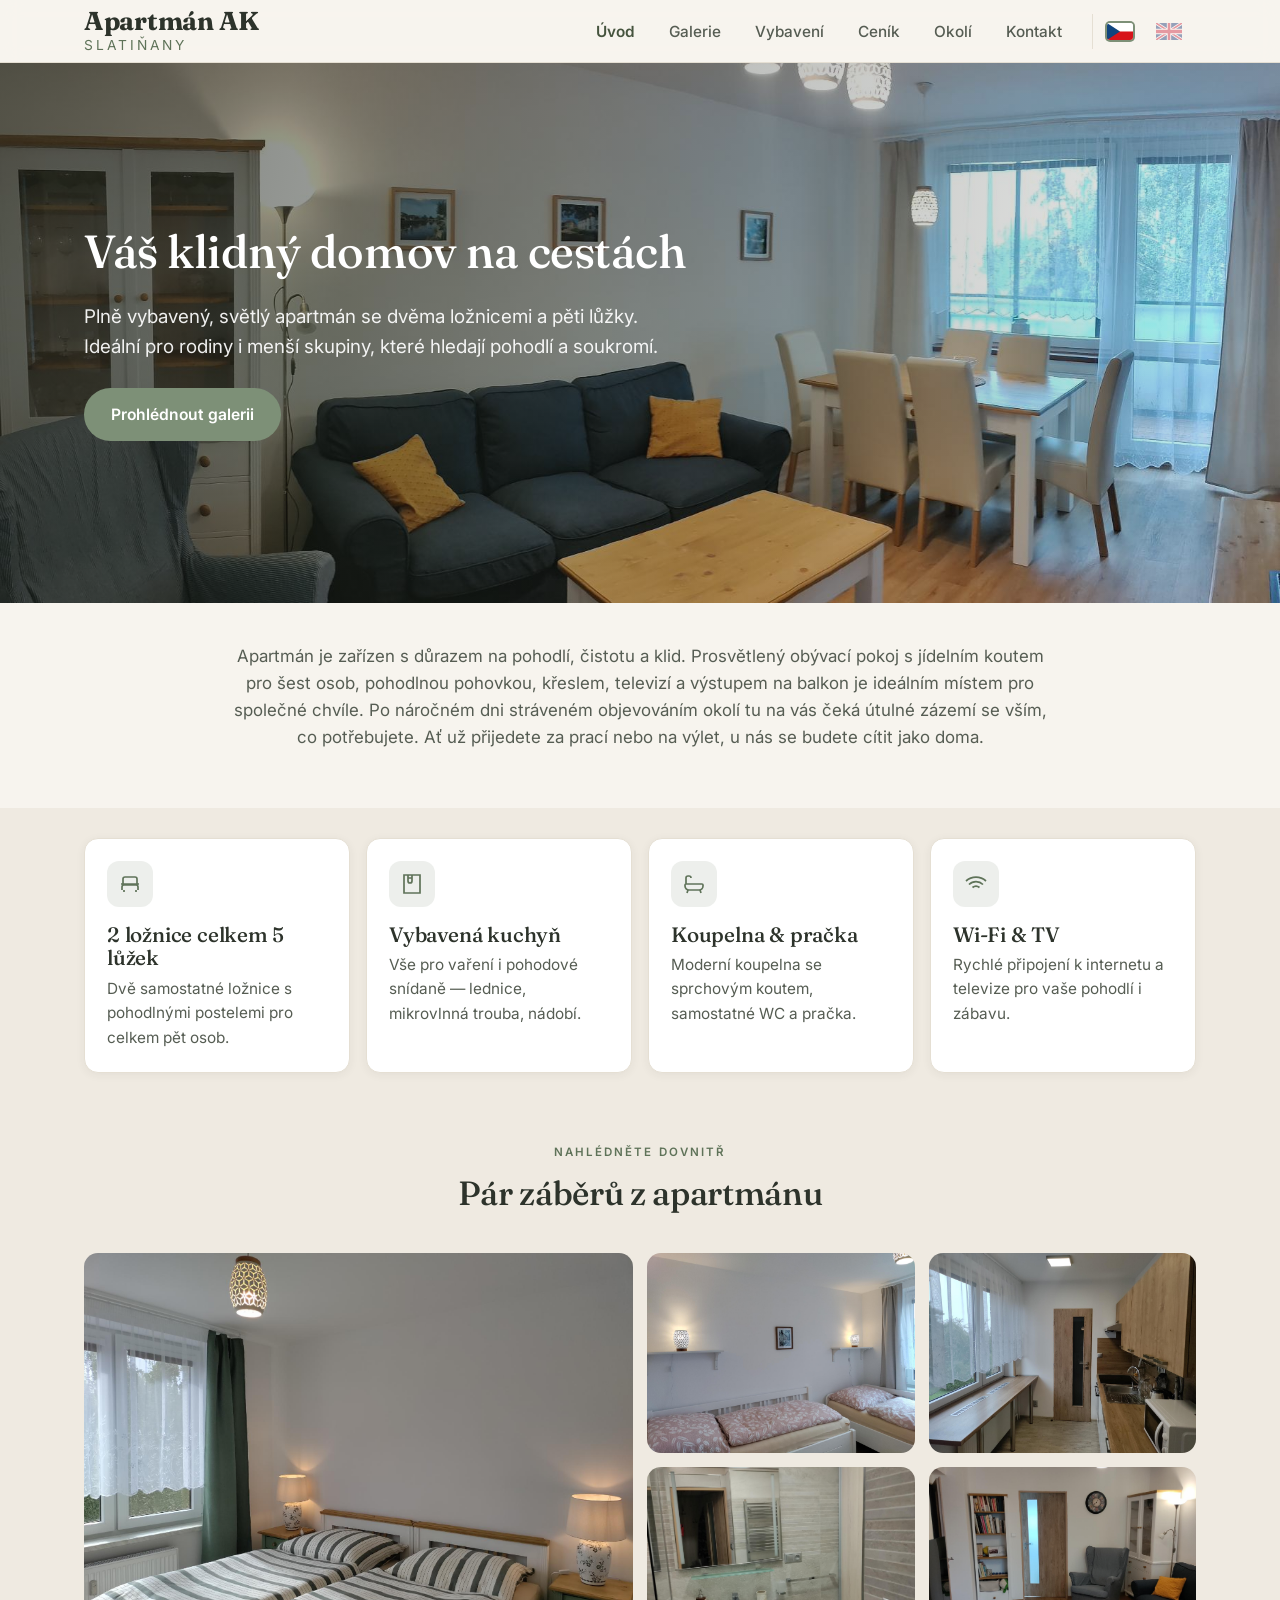
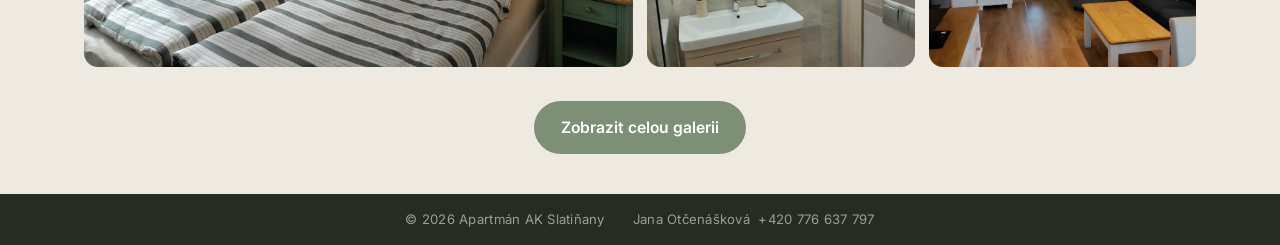
==== index.html @ 650f8892 "Add files via upload" ====
<!DOCTYPE html>
<html lang="cs">
<head>
  <meta charset="UTF-8" />
  <meta name="viewport" content="width=device-width, initial-scale=1.0" />
  <title>Apartmán AK Slatiňany — plně vybavený apartmán ke krátkodobému ubytování</title>
  <meta name="description" content="Apartmán AK Slatiňany — plně vybavený apartmán se dvěma ložnicemi (5 lůžek), kuchyní, koupelnou a balkonem. Ideální pro krátkodobé ubytování ve Slatiňanech." />
  <link rel="preconnect" href="https://fonts.googleapis.com" />
  <link rel="preconnect" href="https://fonts.gstatic.com" crossorigin />
  <link href="https://fonts.googleapis.com/css2?family=Fraunces:opsz,wght@9..144,400;9..144,500;9..144,600&family=Inter:wght@400;500;600&display=swap" rel="stylesheet" />
  <link rel="stylesheet" href="css/style.css?v=6" />
</head>
<body>

  <!-- Hlavička -->
  <header class="site-header">
    <div class="container">
      <nav class="nav" aria-label="Hlavní navigace">
        <a href="index.html" class="brand">
          <span class="brand__name">Apartmán AK</span>
          <span class="brand__sub">Slatiňany</span>
        </a>
        <button class="nav__toggle" aria-label="Otevřít menu" aria-expanded="false">
          <span></span><span></span><span></span>
        </button>
        <ul class="nav__links">
          <li><a href="index.html" class="is-active">Úvod</a></li>
          <li><a href="galerie.html">Galerie</a></li>
          <li><a href="vybaveni.html">Vybavení</a></li>
          <li><a href="cenik.html">Ceník</a></li>
          <li><a href="okoli.html">Okolí</a></li>
          <li><a href="kontakt.html">Kontakt</a></li>
          <li class="nav__lang">
            <span class="lang-flag is-active" title="Čeština" aria-label="Čeština"><svg class="flag" viewBox="0 0 6 4" preserveAspectRatio="none" aria-hidden="true"><path fill="#fff" d="M0 0h6v2H0z"/><path fill="#d7141a" d="M0 2h6v2H0z"/><path fill="#11457e" d="M0 0l3 2-3 2z"/></svg></span>
            <a class="lang-flag" href="en/index.html" title="English" aria-label="Switch to English"><svg class="flag" viewBox="0 0 60 30" preserveAspectRatio="none" aria-hidden="true"><rect width="60" height="30" fill="#012169"/><path d="M0 0l60 30M60 0L0 30" stroke="#fff" stroke-width="6"/><path d="M0 0l60 30M60 0L0 30" stroke="#c8102e" stroke-width="3"/><path d="M30 0v30M0 15h60" stroke="#fff" stroke-width="10"/><path d="M30 0v30M0 15h60" stroke="#c8102e" stroke-width="6"/></svg></a>
          </li>
        </ul>
      </nav>
    </div>
  </header>

  <!-- Hero -->
  <section class="hero">
    <div class="hero__bg">
      <img src="fotky/IMG_20260723_090541.jpg" alt="Světlý obývací pokoj s pohovkou a jídelním koutem v apartmánu AK Slatiňany" />
    </div>
    <div class="container">
      <div class="hero__inner">
        <h1>Váš klidný domov na cestách</h1>
        <p>Plně vybavený, světlý apartmán se dvěma ložnicemi a pěti lůžky. Ideální pro rodiny i menší skupiny, které hledají pohodlí a soukromí.</p>
        <div class="btn-row" style="margin-top: 26px;">
          <a href="galerie.html" class="btn btn--primary">Prohlédnout galerii</a>
        </div>
      </div>
    </div>
  </section>

  <!-- Uvítání -->
  <section class="section">
    <div class="container center">
      <p class="lead" style="max-width: 76ch;">Apartmán je zařízen s důrazem na pohodlí, čistotu a klid. Prosvětlený obývací pokoj s jídelním koutem pro šest osob, pohodlnou pohovkou, křeslem, televizí a výstupem na balkon je ideálním místem pro společné chvíle. Po náročném dni stráveném objevováním okolí tu na vás čeká útulné zázemí se vším, co potřebujete. Ať už přijedete za prací nebo na výlet, u nás se budete cítit jako doma.</p>
    </div>
  </section>

  <!-- Přednosti -->
  <section class="section section--alt section--tight">
    <div class="container">
      <div class="features">
        <div class="feature">
          <div class="feature__icon">
            <svg viewBox="0 0 24 24" fill="none" stroke="currentColor" stroke-width="1.7"><path d="M3 12h18M5 12V7a2 2 0 0 1 2-2h10a2 2 0 0 1 2 2v5M4 18v-3a2 2 0 0 1 2-2h12a2 2 0 0 1 2 2v3M6 18v2M18 18v2"/></svg>
          </div>
          <h3>2 ložnice celkem 5 lůžek</h3>
          <p>Dvě samostatné ložnice s pohodlnými postelemi pro celkem pět osob.</p>
        </div>
        <div class="feature">
          <div class="feature__icon">
            <svg viewBox="0 0 24 24" fill="none" stroke="currentColor" stroke-width="1.7"><path d="M4 3h16v18H4zM8 3v6M8 6h4M8 9a2 2 0 0 0 4 0V3"/></svg>
          </div>
          <h3>Vybavená kuchyň</h3>
          <p>Vše pro vaření i pohodové snídaně — lednice, mikrovlnná trouba, nádobí.</p>
        </div>
        <div class="feature">
          <div class="feature__icon">
            <svg viewBox="0 0 24 24" fill="none" stroke="currentColor" stroke-width="1.7"><path d="M4 12V6a2 2 0 0 1 2-2h1a2 2 0 0 1 2 2M4 12h16a1 1 0 0 1 1 1v1a4 4 0 0 1-4 4H7a4 4 0 0 1-4-4v-1a1 1 0 0 1 1-1ZM6 18l-1 3M18 18l1 3"/></svg>
          </div>
          <h3>Koupelna &amp; pračka</h3>
          <p>Moderní koupelna se sprchovým koutem, samostatné WC a pračka.</p>
        </div>
        <div class="feature">
          <div class="feature__icon">
            <svg viewBox="0 0 24 24" fill="none" stroke="currentColor" stroke-width="1.7"><path d="M5 12.5a10 10 0 0 1 14 0M8.5 15.5a5.5 5.5 0 0 1 7 0M12 18.5h.01M2 9a15 15 0 0 1 20 0"/></svg>
          </div>
          <h3>Wi-Fi &amp; TV</h3>
          <p>Rychlé připojení k internetu a televize pro vaše pohodlí i zábavu.</p>
        </div>
      </div>
    </div>
  </section>

  <!-- Náhled fotek -->
  <section class="section section--alt">
    <div class="container">
      <div class="center" style="margin-bottom: 40px;">
        <p class="eyebrow">Nahlédněte dovnitř</p>
        <h2>Pár záběrů z apartmánu</h2>
      </div>
      <div class="teaser-grid">
        <a href="galerie.html" class="wide tall"><img src="fotky/IMG_20260723_090029.jpg" alt="Ložnice s manželskou postelí" /></a>
        <a href="galerie.html"><img src="fotky/IMG_20260723_085509.jpg" alt="Druhá ložnice" /></a>
        <a href="galerie.html"><img src="fotky/IMG_20260723_090947.jpg" alt="Vybavená kuchyně" /></a>
        <a href="galerie.html"><img src="fotky/IMG_20260723_091355.jpg" alt="Koupelna" /></a>
        <a href="galerie.html"><img src="fotky/IMG_20260723_090735.jpg" alt="Obývací pokoj s knihovnou" /></a>
      </div>
      <div class="center" style="margin-top: 34px;">
        <a href="galerie.html" class="btn btn--primary">Zobrazit celou galerii</a>
      </div>
    </div>
  </section>

  <div class="copyright-bar"><span class="cb-brand">© <span id="year">2026</span> Apartmán AK Slatiňany</span><span class="cb-tel">Jana Otčenášková&nbsp;&nbsp;+420 776 637 797</span></div>

  <script src="js/main.js"></script>
</body>
</html>
---- css/style.css ----
/* =========================================================
   Apartmán AK Slatiňany — design system
   Šalvějová zelená + krém, moderní a decentní styl
   ========================================================= */

:root {
  /* Barvy */
  --bg:        #f7f4ee;   /* teplá krémová */
  --bg-alt:    #efeae1;   /* jemně tmavší sekce */
  --surface:   #ffffff;
  --ink:       #2d332b;   /* hlavní text – tmavá šedozelená */
  --ink-soft:  #565d53;
  --muted:     #8a8f84;
  --sage:      #7d9077;   /* hlavní akcent */
  --sage-dark: #5f7359;
  --sage-deep: #46543e;   /* text na světlém */
  --sand:      #c3a179;   /* teplý doplněk (dřevo) */
  --line:      #e5dfd3;
  --shadow-sm: 0 2px 10px rgba(45, 51, 43, .06);
  --shadow-md: 0 12px 40px rgba(45, 51, 43, .12);

  /* Typografie */
  --font-head: "Fraunces", Georgia, "Times New Roman", serif;
  --font-body: "Inter", system-ui, -apple-system, "Segoe UI", Roboto, sans-serif;

  /* Layout */
  --maxw: 1160px;
  --radius: 14px;
  --radius-lg: 22px;
}

/* ---------- Reset / základ ---------- */
*, *::before, *::after { box-sizing: border-box; }
html { scroll-behavior: smooth; -webkit-text-size-adjust: 100%; }
body {
  margin: 0;
  font-family: var(--font-body);
  color: var(--ink);
  background: var(--bg);
  line-height: 1.6;
  font-size: 16.5px;
  -webkit-font-smoothing: antialiased;
}
img { max-width: 100%; display: block; }
a { color: var(--sage-dark); text-decoration: none; transition: color .2s; }
a:hover { color: var(--sage-deep); }

h1, h2, h3, h4 {
  font-family: var(--font-head);
  font-weight: 500;
  line-height: 1.15;
  color: var(--ink);
  margin: 0 0 .5em;
  letter-spacing: -0.01em;
}
h1 { font-size: clamp(1.9rem, 4.2vw, 2.9rem); }
h2 { font-size: clamp(1.5rem, 3vw, 2.1rem); }
h3 { font-size: 1.3rem; }
p { margin: 0 0 1rem; }

.container { width: 100%; max-width: var(--maxw); margin: 0 auto; padding: 0 24px; }

.section { padding: 40px 0; }
.section--alt { background: var(--bg-alt); }
.section--tight { padding: 30px 0; }

.eyebrow {
  font-family: var(--font-body);
  text-transform: uppercase;
  letter-spacing: .18em;
  font-size: .72rem;
  font-weight: 600;
  color: var(--sage-dark);
  margin: 0 0 .8rem;
}
.lead { font-size: 1.06rem; color: var(--ink-soft); max-width: 66ch; }
.center { text-align: center; }
.center .lead { margin-left: auto; margin-right: auto; }

/* ---------- Tlačítka ---------- */
.btn {
  display: inline-flex;
  align-items: center;
  gap: .5em;
  font-family: var(--font-body);
  font-weight: 600;
  font-size: .98rem;
  padding: 13px 26px;
  border-radius: 999px;
  border: 1.5px solid transparent;
  cursor: pointer;
  transition: all .2s ease;
  white-space: nowrap;
}
.btn--primary { background: var(--sage); color: #fff; }
.btn--primary:hover { background: var(--sage-dark); color: #fff; transform: translateY(-1px); box-shadow: var(--shadow-sm); }
.btn--ghost { background: transparent; color: var(--ink); border-color: var(--line); }
.btn--ghost:hover { border-color: var(--sage); color: var(--sage-deep); }
.btn-row { display: flex; flex-wrap: wrap; gap: 14px; }

/* ---------- Hlavička ---------- */
.site-header {
  position: sticky; top: 0; z-index: 100;
  background: rgba(247, 244, 238, .88);
  backdrop-filter: blur(10px);
  border-bottom: 1px solid var(--line);
}
.nav {
  display: flex; align-items: center; justify-content: space-between;
  height: 62px;
}
.brand { display: flex; flex-direction: column; line-height: 1; }
.brand__name { font-family: var(--font-head); font-size: 1.62rem; color: var(--ink); font-weight: 700; letter-spacing: -0.01em; white-space: nowrap; }
.brand__sub { font-size: .86rem; letter-spacing: .22em; text-transform: uppercase; color: var(--sage-dark); margin-top: 4px; }

.nav__links { display: flex; align-items: center; gap: 6px; list-style: none; margin: 0; padding: 0; }
.nav__links a {
  color: var(--ink-soft);
  font-weight: 500;
  font-size: .96rem;
  padding: 9px 14px;
  border-radius: 8px;
  transition: background .2s, color .2s;
}
.nav__links a:hover { background: rgba(125, 144, 119, .12); color: var(--sage-deep); }
.nav__links a.is-active { color: var(--sage-deep); font-weight: 600; }

/* Přepínač jazyků */
.nav__lang { display: flex; align-items: center; gap: 9px; margin-left: 10px; padding-left: 14px; border-left: 1px solid var(--line); }
.lang-flag { display: inline-flex; line-height: 0; border-radius: 3px; overflow: hidden; opacity: .4; transition: opacity .2s, transform .2s, box-shadow .2s; }
.lang-flag:hover { opacity: 1; transform: translateY(-1px); }
.lang-flag.is-active { opacity: 1; box-shadow: 0 0 0 2px var(--sage); }
.lang-flag .flag { display: block; width: 26px; height: 17px; }

.nav__toggle {
  display: none;
  background: none; border: 0; cursor: pointer;
  width: 44px; height: 44px; padding: 10px;
}
.nav__toggle span { display: block; height: 2px; background: var(--ink); margin: 5px 0; transition: .3s; border-radius: 2px; }
.nav.is-open .nav__toggle span:nth-child(1) { transform: translateY(7px) rotate(45deg); }
.nav.is-open .nav__toggle span:nth-child(2) { opacity: 0; }
.nav.is-open .nav__toggle span:nth-child(3) { transform: translateY(-7px) rotate(-45deg); }

/* ---------- Hero ---------- */
.hero { position: relative; min-height: 60vh; display: flex; align-items: center; }
.hero__bg { position: absolute; inset: 0; z-index: 0; }
.hero__bg img { width: 100%; height: 100%; object-fit: cover; }
.hero__bg::after {
  content: ""; position: absolute; inset: 0;
  background: linear-gradient(100deg, rgba(30,36,28,.62) 0%, rgba(30,36,28,.28) 55%, rgba(30,36,28,.05) 100%);
}
.hero__inner { position: relative; z-index: 1; color: #fff; padding: 54px 0; max-width: 640px; }
.hero__inner .eyebrow { color: #d8e0d2; }
.hero h1 { color: #fff; }
.hero p { color: rgba(255,255,255,.92); font-size: 1.18rem; max-width: 48ch; }

/* Menší hero pro vnitřní stránky */
.pagehead { background: var(--bg-alt); border-bottom: 1px solid var(--line); padding: 26px 0 22px; }
.pagehead .lead { margin-top: .4rem; }

/* ---------- Prvky / vlastnosti ---------- */
.features { display: grid; grid-template-columns: repeat(auto-fit, minmax(230px, 1fr)); gap: 16px; }
.feature {
  background: var(--surface);
  border: 1px solid var(--line);
  border-radius: var(--radius);
  padding: 22px;
  box-shadow: var(--shadow-sm);
  transition: transform .2s, box-shadow .2s;
}
.feature:hover { transform: translateY(-3px); box-shadow: var(--shadow-md); }
.feature__icon {
  width: 46px; height: 46px; border-radius: 12px;
  background: rgba(125,144,119,.14); color: var(--sage-dark);
  display: grid; place-items: center; margin-bottom: 16px;
}
.feature__icon svg { width: 24px; height: 24px; }
.feature h3 { margin-bottom: .3em; }
.feature p { margin: 0; color: var(--ink-soft); font-size: .96rem; }

/* ---------- Dvousloupec (text + obraz) ---------- */
.split { display: grid; grid-template-columns: 1fr 1fr; gap: 40px; align-items: center; }
.split__media img { border-radius: var(--radius-lg); box-shadow: var(--shadow-md); width: 100%; height: 100%; object-fit: cover; max-height: 460px; }
.split--reverse .split__media { order: 2; }

/* ---------- Náhledová mřížka fotek ---------- */
.teaser-grid { display: grid; grid-template-columns: repeat(4, 1fr); grid-auto-rows: 200px; gap: 14px; }
.teaser-grid a { border-radius: var(--radius); overflow: hidden; position: relative; }
.teaser-grid img { width: 100%; height: 100%; object-fit: cover; transition: transform .5s ease; }
.teaser-grid a:hover img { transform: scale(1.06); }
.teaser-grid a.wide { grid-column: span 2; }
.teaser-grid a.tall { grid-row: span 2; }

/* ---------- Galerie ---------- */
.gallery-filters { display: flex; flex-wrap: wrap; gap: 10px; margin-bottom: 34px; }
.filter-btn {
  font-family: var(--font-body); font-weight: 500; font-size: .92rem;
  padding: 9px 18px; border-radius: 999px;
  border: 1.5px solid var(--line); background: var(--surface); color: var(--ink-soft);
  cursor: pointer; transition: all .2s;
}
.filter-btn:hover { border-color: var(--sage); color: var(--sage-deep); }
.filter-btn.is-active { background: var(--sage); border-color: var(--sage); color: #fff; }

.gallery-grid { columns: 3; column-gap: 16px; }
.gallery-grid .gitem { break-inside: avoid; margin-bottom: 16px; border-radius: var(--radius); overflow: hidden; cursor: zoom-in; box-shadow: var(--shadow-sm); }
.gallery-grid .gitem img { width: 100%; transition: transform .5s ease, filter .3s; }
.gallery-grid .gitem:hover img { transform: scale(1.04); }

/* Lightbox */
.lightbox {
  position: fixed; inset: 0; z-index: 200;
  background: rgba(24, 28, 22, .92);
  display: none; align-items: center; justify-content: center;
  padding: 30px;
}
.lightbox.is-open { display: flex; }
.lightbox img { max-width: 92vw; max-height: 86vh; border-radius: 10px; box-shadow: 0 20px 60px rgba(0,0,0,.5); }
.lightbox__close, .lightbox__nav {
  position: absolute; background: rgba(255,255,255,.12); color: #fff;
  border: 0; cursor: pointer; border-radius: 999px;
  width: 52px; height: 52px; font-size: 1.6rem; line-height: 1;
  display: grid; place-items: center; transition: background .2s;
}
.lightbox__close:hover, .lightbox__nav:hover { background: rgba(255,255,255,.28); }
.lightbox__close { top: 22px; right: 22px; }
.lightbox__nav { top: 50%; transform: translateY(-50%); }
.lightbox__nav--prev { left: 22px; }
.lightbox__nav--next { right: 22px; }
.lightbox__counter { position: absolute; bottom: 24px; left: 50%; transform: translateX(-50%); color: rgba(255,255,255,.8); font-size: .9rem; letter-spacing: .05em; }

/* ---------- Tabulky (ceník) ---------- */
.pricing-note {
  background: rgba(125,144,119,.1);
  border: 1px solid rgba(125,144,119,.3);
  border-radius: var(--radius);
  padding: 18px 22px; margin-bottom: 30px; color: var(--ink-soft); font-size: .96rem;
}
.table-wrap { overflow-x: auto; border-radius: var(--radius); border: 1px solid var(--line); box-shadow: var(--shadow-sm); }
table.price { width: 100%; border-collapse: collapse; background: var(--surface); min-width: 480px; }
table.price th, table.price td { padding: 10px 15px; text-align: left; border-bottom: 1px solid var(--line); }
table.price thead th { background: var(--sage); color: #fff; font-weight: 600; font-family: var(--font-body); font-size: .95rem; }
table.price tbody tr:last-child td { border-bottom: 0; }
table.price tbody tr:nth-child(even) { background: #faf8f3; }
table.price td strong { color: var(--sage-deep); }

.info-list { list-style: none; padding: 0; margin: 0; display: grid; gap: 12px; }
.info-list li { display: flex; gap: 12px; align-items: flex-start; }
.info-list li::before { content: "✓"; color: var(--sage); font-weight: 700; flex: none; }

/* ---------- Vybavení (amenity grid) ---------- */
.amenities { display: grid; grid-template-columns: repeat(auto-fill, minmax(168px, 1fr)); gap: 9px; }
.amenity { display: flex; align-items: center; gap: 10px; background: var(--surface); border: 1px solid var(--line); border-radius: 10px; padding: 10px 13px; box-shadow: var(--shadow-sm); }
.amenity svg { width: 19px; height: 19px; color: var(--sage-dark); flex: none; }
.amenity span { font-weight: 500; font-size: .85rem; }
.amenity-group { margin-bottom: 16px; }
.amenity-group h3 { color: var(--sage-deep); font-size: 1.12rem; margin-bottom: 9px; padding-bottom: 5px; border-bottom: 2px solid var(--line); }

/* ---------- Okolí (tipy) ---------- */
.tips { display: grid; grid-template-columns: repeat(auto-fill, minmax(280px, 1fr)); gap: 22px; }
.tip { background: var(--surface); border: 1px solid var(--line); border-radius: var(--radius); overflow: hidden; box-shadow: var(--shadow-sm); transition: transform .2s, box-shadow .2s; display: flex; flex-direction: column; }
.tip:hover { transform: translateY(-3px); box-shadow: var(--shadow-md); }
.tip__media { aspect-ratio: 16 / 10; overflow: hidden; background: var(--bg-alt); }
.tip__media img { width: 100%; height: 100%; object-fit: cover; transition: transform .5s ease; }
.tip:hover .tip__media img { transform: scale(1.05); }
.tip__body { padding: 22px 24px; }
.tip__dist { font-size: .8rem; text-transform: uppercase; letter-spacing: .1em; color: var(--sage-dark); font-weight: 600; }
.tip h3 { margin: 6px 0 8px; }
.tip p { margin: 0; color: var(--ink-soft); font-size: .95rem; }
.tip__link { display: inline-block; margin-top: 12px; font-weight: 600; font-size: .9rem; color: var(--sage-dark); }
.tip__link:hover { color: var(--sage-deep); }
.photo-credits { margin-top: 46px; padding-top: 24px; border-top: 1px solid var(--line); font-size: .78rem; color: var(--muted); line-height: 1.9; }
.photo-credits h4 { font-family: var(--font-body); font-size: .78rem; text-transform: uppercase; letter-spacing: .1em; color: var(--ink-soft); margin-bottom: 8px; }
.photo-credits a { color: var(--muted); text-decoration: underline; }
.photo-credits a:hover { color: var(--sage-deep); }

/* ---------- Kontakt ---------- */
.contact-grid { display: grid; grid-template-columns: 1fr 1.2fr; gap: 32px; align-items: start; }
.contact-card { background: var(--surface); border: 1px solid var(--line); border-radius: var(--radius-lg); padding: 24px 26px; box-shadow: var(--shadow-sm); }
.contact-item { display: flex; gap: 14px; align-items: flex-start; padding: 11px 0; border-bottom: 1px solid var(--line); }
.contact-item:last-child { border-bottom: 0; }
.contact-item svg { width: 24px; height: 24px; color: var(--sage-dark); flex: none; margin-top: 3px; }
.contact-item .label { font-size: .78rem; text-transform: uppercase; letter-spacing: .1em; color: var(--muted); margin-bottom: 2px; }
.contact-item .value { font-size: 1.08rem; font-weight: 500; color: var(--ink); }
/* Poptávkový formulář */
.form-wrap { max-width: 780px; margin: 0 auto; }
.inquiry-form { margin-top: 22px; background: var(--surface); border: 1px solid var(--line); border-radius: var(--radius-lg); padding: 28px; box-shadow: var(--shadow-sm); }
.form-grid { display: grid; grid-template-columns: 1fr 1fr; gap: 15px 18px; }
.field { display: flex; flex-direction: column; }
.field--full { grid-column: 1 / -1; }
.field label { font-size: .8rem; font-weight: 600; color: var(--ink-soft); margin-bottom: 6px; }
.field input, .field textarea {
  font-family: var(--font-body); font-size: .95rem; color: var(--ink);
  background: var(--bg); border: 1.5px solid var(--line); border-radius: 9px;
  padding: 10px 12px; transition: border-color .2s; width: 100%;
}
.field input:focus, .field textarea:focus { outline: none; border-color: var(--sage); }
.field textarea { resize: vertical; min-height: 90px; }
.form-note { font-size: .78rem; color: var(--muted); margin-top: 14px; line-height: 1.6; }
.inquiry-form .btn { margin-top: 18px; }
@media (max-width: 620px) { .form-grid { grid-template-columns: 1fr; } }

.map-embed { border-radius: var(--radius-lg); overflow: hidden; box-shadow: var(--shadow-md); border: 1px solid var(--line); }
.map-embed iframe { display: block; width: 100%; height: 100%; min-height: 360px; border: 0; }

/* ---------- CTA pruh ---------- */
.cta {
  background: linear-gradient(120deg, var(--sage-dark), var(--sage-deep));
  color: #fff; border-radius: var(--radius-lg); padding: 56px; text-align: center;
}
.cta h2 { color: #fff; }
.cta p { color: rgba(255,255,255,.9); max-width: 52ch; margin-left: auto; margin-right: auto; }
.cta .btn--primary { background: #fff; color: var(--sage-deep); }
.cta .btn--primary:hover { background: #f0efe9; color: var(--sage-deep); }

/* ---------- Patička ---------- */
.site-footer { background: #262b23; color: #c9cdc3; padding: 56px 0 30px; }
.site-footer a { color: #d6dccd; }
.site-footer a:hover { color: #fff; }
.footer-grid { display: grid; grid-template-columns: 1.4fr 1fr 1fr; gap: 36px; margin-bottom: 36px; }
.footer-grid h4 { color: #fff; font-family: var(--font-body); font-size: .85rem; text-transform: uppercase; letter-spacing: .1em; margin-bottom: 16px; }
.footer-brand__name { font-family: var(--font-head); font-size: 1.4rem; color: #fff; }
.footer-links { list-style: none; padding: 0; margin: 0; display: grid; gap: 9px; font-size: .95rem; }
.footer-bottom { border-top: 1px solid rgba(255,255,255,.12); padding-top: 22px; font-size: .85rem; color: #9aa093; display: flex; flex-wrap: wrap; gap: 8px 20px; justify-content: space-between; }

/* Tenký proužek s copyrightem */
.copyright-bar { background: #262b23; color: #9aa093; font-size: .82rem; padding: 15px 24px; letter-spacing: .02em; display: flex; flex-wrap: wrap; justify-content: center; align-items: center; gap: 4px 28px; text-align: center; }
.copyright-bar a { color: #c9cdc3; }
.copyright-bar a:hover { color: #fff; }

/* ---------- Responsivita ---------- */
@media (max-width: 900px) {
  .split { grid-template-columns: 1fr; gap: 30px; }
  .split--reverse .split__media { order: 0; }
  .contact-grid { grid-template-columns: 1fr; gap: 28px; }
  .gallery-grid { columns: 2; }
  .footer-grid { grid-template-columns: 1fr 1fr; }
  .teaser-grid { grid-auto-rows: 160px; }
}

@media (max-width: 860px) {
  .nav__toggle { display: block; }
  .nav__links {
    position: absolute; top: 62px; left: 0; right: 0;
    flex-direction: column; align-items: stretch; gap: 0;
    background: var(--bg); border-bottom: 1px solid var(--line);
    padding: 10px 16px 18px;
    display: none;
    box-shadow: var(--shadow-md);
  }
  .nav.is-open .nav__links { display: flex; }
  .nav__links a { padding: 13px 12px; border-radius: 8px; }
  .nav__lang { border-left: 0; margin-left: 0; padding-left: 12px; padding-top: 8px; }
}

@media (max-width: 720px) {
  .cta { padding: 40px 24px; }
  .teaser-grid { grid-template-columns: 1fr 1fr; }
  .teaser-grid a.wide { grid-column: span 2; }
}

@media (max-width: 520px) {
  body { font-size: 16px; }
  .gallery-grid { columns: 1; }
  .footer-grid { grid-template-columns: 1fr; }
  .hero { min-height: 70vh; }
}
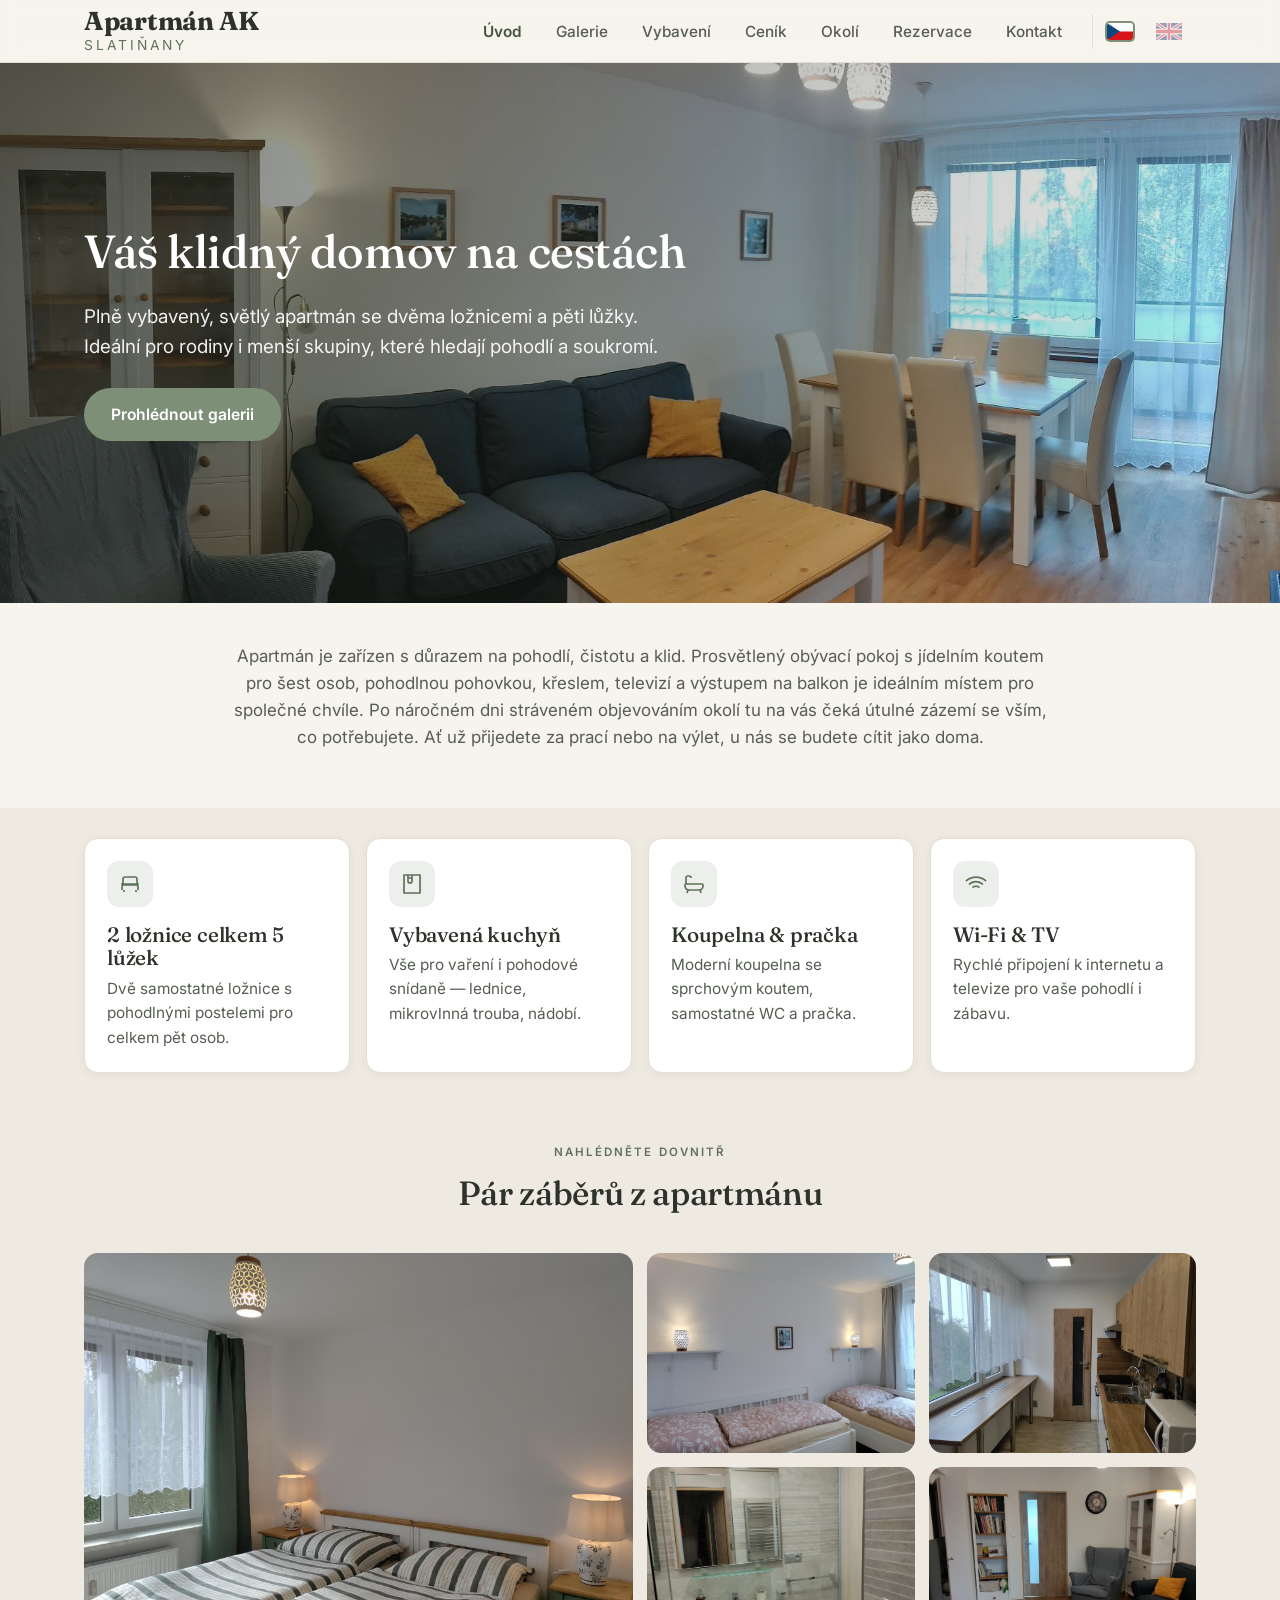
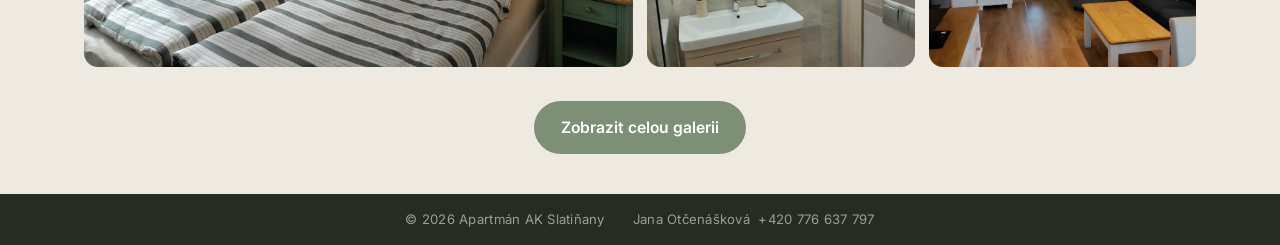
==== commit 49dd6769: "Nová stránka Rezervace (kalendář + formulář), Kontakt jen údaje a mapa Co-Authored-By: Claude Opus 4" ====
--- a/index.html
+++ b/index.html
@@ -8,7 +8,7 @@
   <link rel="preconnect" href="https://fonts.googleapis.com" />
   <link rel="preconnect" href="https://fonts.gstatic.com" crossorigin />
   <link href="https://fonts.googleapis.com/css2?family=Fraunces:opsz,wght@9..144,400;9..144,500;9..144,600&family=Inter:wght@400;500;600&display=swap" rel="stylesheet" />
-  <link rel="stylesheet" href="css/style.css?v=6" />
+  <link rel="stylesheet" href="css/style.css?v=7" />
 </head>
 <body>
 
@@ -29,6 +29,7 @@
           <li><a href="vybaveni.html">Vybavení</a></li>
           <li><a href="cenik.html">Ceník</a></li>
           <li><a href="okoli.html">Okolí</a></li>
+          <li><a href="rezervace.html">Rezervace</a></li>
           <li><a href="kontakt.html">Kontakt</a></li>
           <li class="nav__lang">
             <span class="lang-flag is-active" title="Čeština" aria-label="Čeština"><svg class="flag" viewBox="0 0 6 4" preserveAspectRatio="none" aria-hidden="true"><path fill="#fff" d="M0 0h6v2H0z"/><path fill="#d7141a" d="M0 2h6v2H0z"/><path fill="#11457e" d="M0 0l3 2-3 2z"/></svg></span>
--- a/css/style.css
+++ b/css/style.css
@@ -304,6 +304,11 @@
 .map-embed { border-radius: var(--radius-lg); overflow: hidden; box-shadow: var(--shadow-md); border: 1px solid var(--line); }
 .map-embed iframe { display: block; width: 100%; height: 100%; min-height: 360px; border: 0; }
 
+/* Kalendář dostupnosti */
+.calendar-embed { max-width: 840px; margin: 0 auto; border: 1px solid var(--line); border-radius: var(--radius-lg); overflow: hidden; box-shadow: var(--shadow-sm); background: var(--surface); }
+.calendar-embed iframe { display: block; width: 100%; height: 600px; border: 0; }
+@media (max-width: 560px) { .calendar-embed iframe { height: 520px; } }
+
 /* ---------- CTA pruh ---------- */
 .cta {
   background: linear-gradient(120deg, var(--sage-dark), var(--sage-deep));
@@ -339,7 +344,7 @@
   .teaser-grid { grid-auto-rows: 160px; }
 }
 
-@media (max-width: 860px) {
+@media (max-width: 920px) {
   .nav__toggle { display: block; }
   .nav__links {
     position: absolute; top: 62px; left: 0; right: 0;
